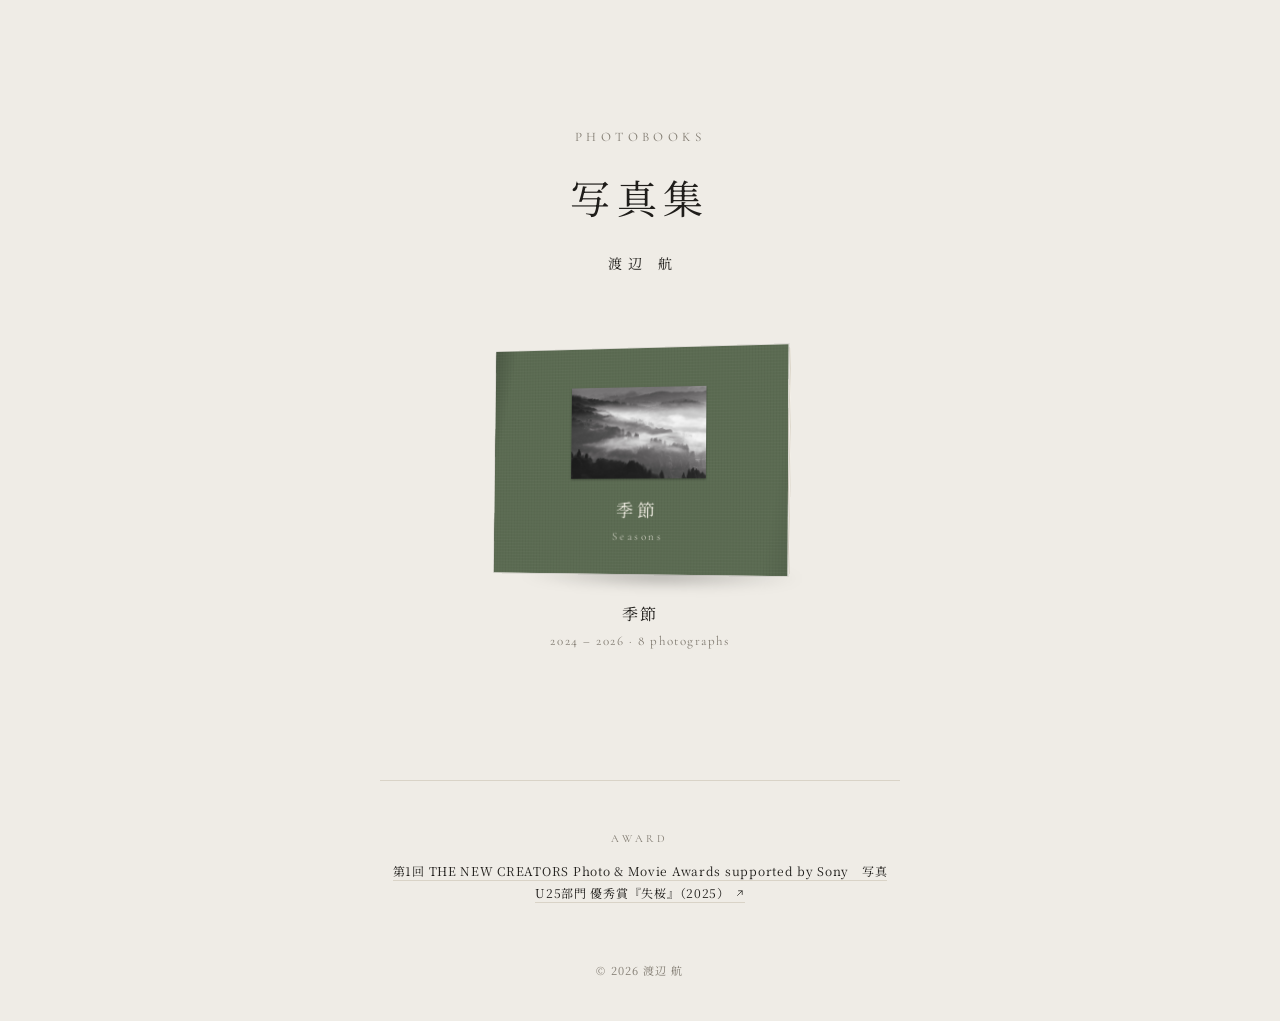
==== index.html @ f22b98bd "写真集サイトを公開 Co-Authored-By: Claude Opus 5.5 <noreply@anthropic.com>" ====
<!doctype html>
<html lang="ja">
<head>
<meta charset="utf-8">
<meta name="viewport" content="width=device-width, initial-scale=1, viewport-fit=cover">
<title>写真集</title>
<meta name="description" content="写真集">
<meta property="og:type" content="website">
<meta property="og:title" content="写真集">
<meta property="og:description" content="写真集">
<meta property="og:image" content="https://kngw6153-ctrl.github.io/photobook/img/b1-01-7c22aa23e8-l.jpg">
<meta name="twitter:card" content="summary_large_image">
<link rel="icon" href="data:image/svg+xml,%3Csvg xmlns='http://www.w3.org/2000/svg' viewBox='0 0 32 32'%3E%3Crect x='6' y='4' width='20' height='24' rx='1' fill='%232b2926'/%3E%3Crect x='10' y='8' width='12' height='9' fill='%23e9e4d8'/%3E%3C/svg%3E">
<link rel="preconnect" href="https://fonts.googleapis.com">
<link rel="preconnect" href="https://fonts.gstatic.com" crossorigin>
<link href="https://fonts.googleapis.com/css2?family=Cormorant+Garamond:ital,wght@0,400;0,500;1,400&family=Noto+Serif+JP:wght@400;500&display=swap" rel="stylesheet">
<link rel="stylesheet" href="site.css?v=65e49abc">
</head>
<body class="shelf">
<header class="shelf-head">
  <p class="eyebrow">Photobooks</p>
  <h1>写真集</h1>
  
  <p class="shelf-name">渡辺 航</p>
</header>
<main>
<ul class="shelf-list">
<li class="shelf-item">
  <a class="bk" href="seasons/" style="--cloth:#5b6b52;--cloth-ink:#f3efe6;--k:0.75">
    <span class="bk-obj"><span class="bk-paper"></span><span class="bk-cover"><div class="cv"><div class="cv-photo"><img src="img/b1-01-7c22aa23e8-m.jpg" width="1200" height="800" alt="" draggable="false" loading="lazy"></div><div class="cv-text"><p class="cv-title">季節</p><p class="cv-sub">Seasons</p></div></div></span><span class="bk-edge"></span><span class="bk-spine"></span></span>
    <span class="bk-label"><span class="bk-title">季節</span><span class="bk-meta">2024 – 2026 · 8 photographs</span></span>
  </a>
</li>
</ul>
</main>
<footer class="shelf-foot"><div class="shelf-award"><p class="eyebrow">Award</p><p><a href="https://www.sony.jp/camera/the_new_creators/winners01/" target="_blank" rel="noopener">第1回 THE NEW CREATORS Photo &amp; Movie Awards supported by Sony　写真U25部門 優秀賞『失桜』（2025）<svg viewBox="0 0 24 24" aria-hidden="true"><path d="M9 6h9v9M18 6L7 17"/></svg></a></p></div><p class="shelf-copy">© 2026 渡辺 航</p></footer>
<script src="shelf.js?v=65e49abc"></script>
</body>
</html>
---- site.css ----
:root {
  --wall: #efece6;
  --ink: #1f1d1a;
  --muted: #7f796f;
  --rule: #d9d3c7;
  --paper: #fbf9f4;
  --paper-ink: #2a2724;
  --paper-muted: #8d877c;
  --serif: "Noto Serif JP", "Hiragino Mincho ProN", "Yu Mincho", serif;
  --latin: "Cormorant Garamond", "Times New Roman", serif;
  color-scheme: light dark;
}
@media (prefers-color-scheme: dark) {
  :root {
    --wall: #161514;
    --ink: #e8e4db;
    --muted: #8e887d;
    --rule: #2e2b28;
    --paper: #f3f0e8;
  }
}

* { box-sizing: border-box; }
html { -webkit-text-size-adjust: 100%; }
body {
  margin: 0;
  background: var(--wall);
  color: var(--ink);
  font-family: var(--serif);
  font-size: 15px;
  line-height: 1.8;
  letter-spacing: 0.04em;
  -webkit-font-smoothing: antialiased;
}
img { display: block; max-width: 100%; -webkit-user-select: none; user-select: none; -webkit-touch-callout: none; }
a { color: inherit; text-decoration: none; }
p, h1 { margin: 0; font-weight: 400; }
button { font: inherit; color: inherit; }

.eyebrow {
  font-family: var(--latin);
  font-size: 13px;
  letter-spacing: 0.34em;
  text-transform: uppercase;
  color: var(--muted);
}

/* ---------- 表紙（本棚・本の中で共通） ---------- */
.cv {
  position: absolute; inset: 0;
  background: var(--cloth);
  color: var(--cloth-ink);
  display: grid; grid-template-rows: 1fr auto;
  padding: 13% 13% 9%;
}
.cv::before { /* 布の質感 */
  content: ""; position: absolute; inset: 0; pointer-events: none;
  background:
    repeating-linear-gradient(0deg, rgba(255,255,255,.025) 0 1px, transparent 1px 3px),
    repeating-linear-gradient(90deg, rgba(0,0,0,.035) 0 1px, transparent 1px 3px),
    linear-gradient(100deg, rgba(0,0,0,.18), transparent 7%, transparent 92%, rgba(0,0,0,.08));
}
.cv-photo { min-height: 0; display: flex; align-items: center; justify-content: center; position: relative; }
.cv-photo img { max-width: 100%; max-height: 100%; width: auto; height: auto; box-shadow: 0 1px 2px rgba(0,0,0,.35); }
.cv-text { text-align: center; padding-top: 8%; position: relative; }
.cv-title { font-size: 1.25em; letter-spacing: 0.24em; line-height: 1.5; }
.cv-sub { font-family: var(--latin); font-size: .8em; letter-spacing: 0.22em; opacity: .7; margin-top: .3em; }

/* ---------- 本棚 ---------- */
.shelf-head {
  text-align: center;
  padding: clamp(64px, 14vh, 140px) 16px clamp(40px, 8vh, 80px);
}
.shelf-head h1 { font-size: clamp(26px, 4vw, 40px); letter-spacing: 0.16em; margin-top: 12px; }
.shelf-sub { color: var(--muted); margin-top: 10px; font-size: 14px; }

.shelf-list {
  list-style: none; margin: 0 auto; padding: 0 clamp(16px, 5vw, 64px) clamp(80px, 14vh, 140px);
  max-width: 1240px;
  display: flex; flex-wrap: wrap; justify-content: center; align-items: flex-end;
  gap: clamp(56px, 8vw, 96px) clamp(32px, 5vw, 72px);
}
.shelf-item { display: flex; justify-content: center; align-items: flex-end; flex: 0 1 300px; min-width: min(240px, 100%); }
.bk { display: block; width: min(100%, 300px); perspective: 1400px; outline: none; }
.bk-obj {
  position: relative; display: block;
  width: 100%; aspect-ratio: 1 / var(--k);
  transform-style: preserve-3d;
  transform: rotateY(-14deg) rotateX(2deg);
  transition: transform .7s cubic-bezier(.2,.7,.2,1);
  font-size: clamp(11px, 1.15vw, 14px);
}
.bk-cover {
  position: absolute; inset: 0; display: block;
  transform-style: preserve-3d;
  transform-origin: left center;
  transform: translateZ(9px);
  transition: transform .9s cubic-bezier(.3,.6,.2,1);
  box-shadow: 0 0 0 1px rgba(0,0,0,.08);
  z-index: 2;
}
.bk-cover > .cv { backface-visibility: hidden; }
.bk-cover::after { /* 表紙の裏（見返し） */
  content: ""; position: absolute; inset: 0;
  transform: rotateY(180deg); backface-visibility: hidden;
  background: color-mix(in srgb, var(--cloth) 82%, #fff);
}
.bk-paper { /* 表紙をあけると見える最初のページ */
  position: absolute; inset: 1px 2px 1px 0; display: block;
  background: linear-gradient(to right, rgba(0,0,0,.12), transparent 10%), var(--paper);
  transform: translateZ(8px);
}
.bk-edge { /* 小口（紙の重なり） */
  position: absolute; top: 2px; bottom: 2px; right: 0; width: 18px;
  transform-origin: right center;
  transform: rotateY(90deg) translateX(9px);
  background: repeating-linear-gradient(90deg, #f4f1ea 0 1px, #dcd6ca 1px 2px);
}
.bk-spine {
  position: absolute; top: 0; bottom: 0; left: 0; width: 18px;
  transform-origin: left center;
  transform: rotateY(-90deg) translateX(-9px);
  background: var(--cloth); filter: brightness(.75);
}
.bk-obj::after { /* 床の影 */
  content: ""; position: absolute; left: 6%; right: -4%; bottom: -6%; height: 10%;
  background: radial-gradient(closest-side, rgba(0,0,0,.28), transparent);
  transform: translateZ(-20px); filter: blur(6px);
  transition: opacity .7s; z-index: -1;
}
.bk:hover .bk-obj, .bk:focus-visible .bk-obj { transform: rotateY(-26deg) rotateX(4deg) translateY(-8px); }
.bk:hover .bk-cover, .bk:focus-visible .bk-cover { transform: translateZ(9px) rotateY(-10deg); }
.bk.is-opening .bk-obj { transform: rotateY(0) translateY(-6px) scale(1.04); }
.bk.is-opening .bk-cover { transform: translateZ(9px) rotateY(-160deg); }
/* 写真集から戻ってきた本：上から降りてきて、表紙が閉じる */
.bk.is-returning .bk-obj { animation: bk-return 1.25s cubic-bezier(.2,.7,.2,1) both; }
.bk.is-returning .bk-cover { animation: bk-close 1.25s cubic-bezier(.4,0,.2,1) both; }
.bk.is-returning .bk-label { animation: bk-label 1.25s ease both; }
@keyframes bk-return {
  0% { transform: rotateY(0) translateY(-36px) scale(1.16); opacity: 0; }
  25% { opacity: 1; }
  100% { transform: rotateY(-14deg) rotateX(2deg); opacity: 1; }
}
@keyframes bk-close {
  0%, 20% { transform: translateZ(9px) rotateY(-150deg); }
  100% { transform: translateZ(9px) rotateY(0); }
}
@keyframes bk-label { 0%, 55% { opacity: 0; } 100% { opacity: 1; } }
.bk-label { display: block; text-align: center; margin-top: 26px; }
.bk-title { display: block; font-size: 16px; letter-spacing: 0.14em; }
.bk-meta { display: block; font-family: var(--latin); font-size: 13px; color: var(--muted); letter-spacing: 0.12em; margin-top: 2px; }
.bk:focus-visible .bk-title { text-decoration: underline; text-underline-offset: 6px; }
.shelf-name { margin-top: 18px; font-size: 14px; letter-spacing: 0.42em; padding-left: .42em; }
.shelf-foot { text-align: center; color: var(--muted); font-size: 11px; padding: 0 16px 40px; letter-spacing: .1em; }
.shelf-award {
  max-width: 520px; margin: 0 auto 56px; padding-top: 48px;
  border-top: 1px solid var(--rule); line-height: 1.9;
}
.shelf-award .eyebrow { font-size: 11px; margin-bottom: 10px; }
.shelf-award p:not(.eyebrow) { color: var(--ink); font-size: 12px; letter-spacing: .06em; }
.shelf-award a { border-bottom: 1px solid var(--rule); padding-bottom: 1px; transition: border-color .2s; }
.shelf-award a:hover, .shelf-award a:focus-visible { border-color: var(--ink); outline: none; }
.shelf-award svg { width: 11px; height: 11px; margin-left: 4px; vertical-align: -1px; fill: none; stroke: currentColor; stroke-width: 1.6; }
.shelf.is-leaving main, .shelf.is-leaving .shelf-head { transition: opacity .5s .25s; opacity: 0; }

/* ---------- 本を読む画面 ---------- */
.viewer {
  height: 100svh; overflow: hidden;
  display: grid; grid-template-rows: auto 1fr auto;
  background:
    radial-gradient(120% 90% at 50% 45%, rgba(255,255,255,.35), transparent 70%),
    var(--wall);
  overscroll-behavior: none;
}
@media (prefers-color-scheme: dark) {
  .viewer { background: radial-gradient(120% 90% at 50% 45%, rgba(255,255,255,.05), transparent 70%), var(--wall); }
}
.v-top {
  display: grid; grid-template-columns: 1fr auto 1fr; align-items: center;
  height: 56px; padding: 0 max(8px, env(safe-area-inset-left));
}
.v-back { display: inline-flex; align-items: center; gap: 2px; font-size: 13px; color: var(--muted); padding: 10px 12px; letter-spacing: .12em; justify-self: start; transition: color .2s; }
.v-back:hover { color: var(--ink); }
.v-back svg, .v-icon svg { width: 20px; height: 20px; fill: none; stroke: currentColor; stroke-width: 1.3; }
.v-title { font-size: 13px; letter-spacing: 0.24em; color: var(--muted); white-space: nowrap; overflow: hidden; text-overflow: ellipsis; max-width: 50vw; }
.v-icon {
  all: unset; cursor: pointer; width: 44px; height: 44px; display: grid; place-items: center;
  color: var(--muted); transition: color .2s, opacity .2s; border-radius: 50%;
}
.v-icon:hover { color: var(--ink); }
.v-icon:focus-visible { outline: 1px solid var(--muted); }
.v-icon:disabled { opacity: .25; cursor: default; }
.v-full { justify-self: end; }

.v-stage { position: relative; display: grid; place-items: center; min-height: 0; }
.v-wrap {
  position: relative;
  transform: translateX(var(--shift, 0px));
  transition: transform .8s cubic-bezier(.3,.6,.2,1), opacity .8s ease;
  opacity: 0;
}
/* 本棚へ戻るとき：本が小さく遠ざかって消える */
.is-leaving .v-wrap {
  transform: translateX(var(--shift, 0px)) translateY(4%) scale(.58);
  opacity: 0;
  transition: transform .95s cubic-bezier(.5,0,.2,1), opacity .7s .25s ease;
}
.v-top, .v-ctrl { transition: opacity .6s ease; }
.is-leaving .v-top, .is-leaving .v-ctrl { opacity: 0; }
.v-end {
  position: fixed; left: 50%; bottom: 62px; translate: -50% 8px;
  display: flex; align-items: center; gap: 14px;
  font-size: 12px; color: var(--muted); letter-spacing: .1em; white-space: nowrap;
  opacity: 0; pointer-events: none; transition: opacity .5s, translate .5s;
}
.v-end.is-show { opacity: 1; translate: -50% 0; pointer-events: auto; }
.v-stay {
  all: unset; cursor: pointer; padding: 6px 12px; border: 1px solid var(--rule); border-radius: 999px;
  color: var(--ink); font-size: 11px; letter-spacing: .12em; transition: border-color .2s;
}
.v-stay:hover, .v-stay:focus-visible { border-color: var(--muted); }
.v-wrap.is-ready { opacity: 1; }

.v-ctrl {
  display: flex; align-items: center; justify-content: center; gap: 18px;
  height: 64px; padding-bottom: env(safe-area-inset-bottom);
}
.v-pos { display: flex; flex-direction: column; align-items: center; gap: 6px; width: 140px; }
.v-bar { display: block; width: 100%; height: 1px; background: var(--rule); position: relative; }
.v-bar span { position: absolute; left: 0; top: 0; bottom: 0; background: var(--muted); width: 0; transition: width .6s ease; }
.v-num { font-family: var(--latin); font-size: 13px; color: var(--muted); letter-spacing: .14em; }
.v-hint {
  position: fixed; left: 50%; bottom: 66px; translate: -50% 0;
  font-size: 12px; color: var(--muted); letter-spacing: .08em; white-space: nowrap;
  transition: opacity .8s; pointer-events: none;
}
.v-hint.is-hidden { opacity: 0; }
.v-noscript { display: grid; gap: 24px; padding: 24px; overflow: auto; }

/* ---------- ページ ---------- */
.page { background: var(--paper); color: var(--paper-ink); overflow: hidden; }
.pg-in { position: absolute; inset: 0; font-size: var(--fs, 14px); }
.is-left .pg-in::after, .is-right .pg-in::after { /* のど（綴じ目）の陰影 */
  content: ""; position: absolute; top: 0; bottom: 0; width: 12%; pointer-events: none;
}
.is-left .pg-in::after { right: 0; background: linear-gradient(to left, rgba(0,0,0,.13), rgba(0,0,0,.03) 35%, transparent); }
.is-right .pg-in::after { left: 0; background: linear-gradient(to right, rgba(0,0,0,.13), rgba(0,0,0,.03) 35%, transparent); }
.page.--hard { background: var(--cloth); }

.pg-end { position: absolute; inset: 0; background: color-mix(in srgb, var(--cloth) 82%, #fff); }
.pg-end::before {
  content: ""; position: absolute; inset: 0;
  background: repeating-linear-gradient(45deg, rgba(255,255,255,.04) 0 2px, transparent 2px 6px);
}

.tp, .colo {
  position: absolute; inset: 0; display: flex; flex-direction: column;
  align-items: center; justify-content: center; text-align: center; padding: 12%;
}
.tp-title { font-size: 1.7em; letter-spacing: 0.26em; line-height: 1.5; }
.tp-sub { font-family: var(--latin); font-size: 1em; letter-spacing: .24em; color: var(--paper-muted); margin-top: .6em; }
.tp-rule { width: 2.2em; height: 1px; background: var(--paper-muted); opacity: .5; margin: 2.2em 0 0; }
.colo { justify-content: flex-end; padding-bottom: 16%; font-size: .78em; color: var(--paper-muted); line-height: 2; }
.colo-title { color: var(--paper-ink); font-size: 1.15em; letter-spacing: .2em; margin-bottom: .6em; }

.ph-page {
  position: absolute; inset: 0;
  display: grid; grid-template-rows: 1fr auto;
  padding: 11% 11% 5%;
}
.ph-box { min-height: 0; display: flex; align-items: center; justify-content: center; }
.ph-box img { max-width: 100%; max-height: 100%; width: auto; height: auto; }
.ph-cap {
  display: flex; gap: 1.2em; justify-content: center; flex-wrap: wrap;
  font-size: .72em; line-height: 1.5; color: var(--paper-muted); min-height: 3.6em; padding-top: 1.1em;
}
.ph-cap .t { color: var(--paper-ink); }
.ph-note { width: 100%; text-align: center; font-size: .95em; }
.folio {
  position: absolute; bottom: 4.2%; font-family: var(--latin); font-size: .72em; color: var(--paper-muted);
}
.is-left .folio { left: 7%; }
.is-right .folio, .single .folio { right: 7%; }

.sp-img { position: absolute; max-width: none; }
.sp-cap { position: absolute; left: 0; right: 0; bottom: 5.5%; text-align: center; font-size: .72em; color: var(--paper-muted); }
.sp-cap .t { color: var(--paper-ink); margin-right: 1.2em; }

/* 本の影 */
.v-wrap::before {
  content: ""; position: absolute; left: var(--sh-l, 0); right: var(--sh-r, 0); bottom: -3%; height: 6%;
  background: radial-gradient(closest-side, rgba(0,0,0,.3), transparent);
  filter: blur(8px); transition: left .8s, right .8s; z-index: -1;
}

/* スマホ（1ページずつ）では写真を大きく */
.single .ph-page { padding: 12% 6% 4%; }
.single .big .ph-page { padding: 12% 0 4%; }
.single .big .ph-cap { padding-inline: 6%; }

@media (max-width: 760px) {
  .v-hint { bottom: 62px; }
  .v-title { max-width: 46vw; }
}
@media (prefers-reduced-motion: reduce) {
  .bk-obj, .bk-cover, .v-wrap { transition: none !important; }
}
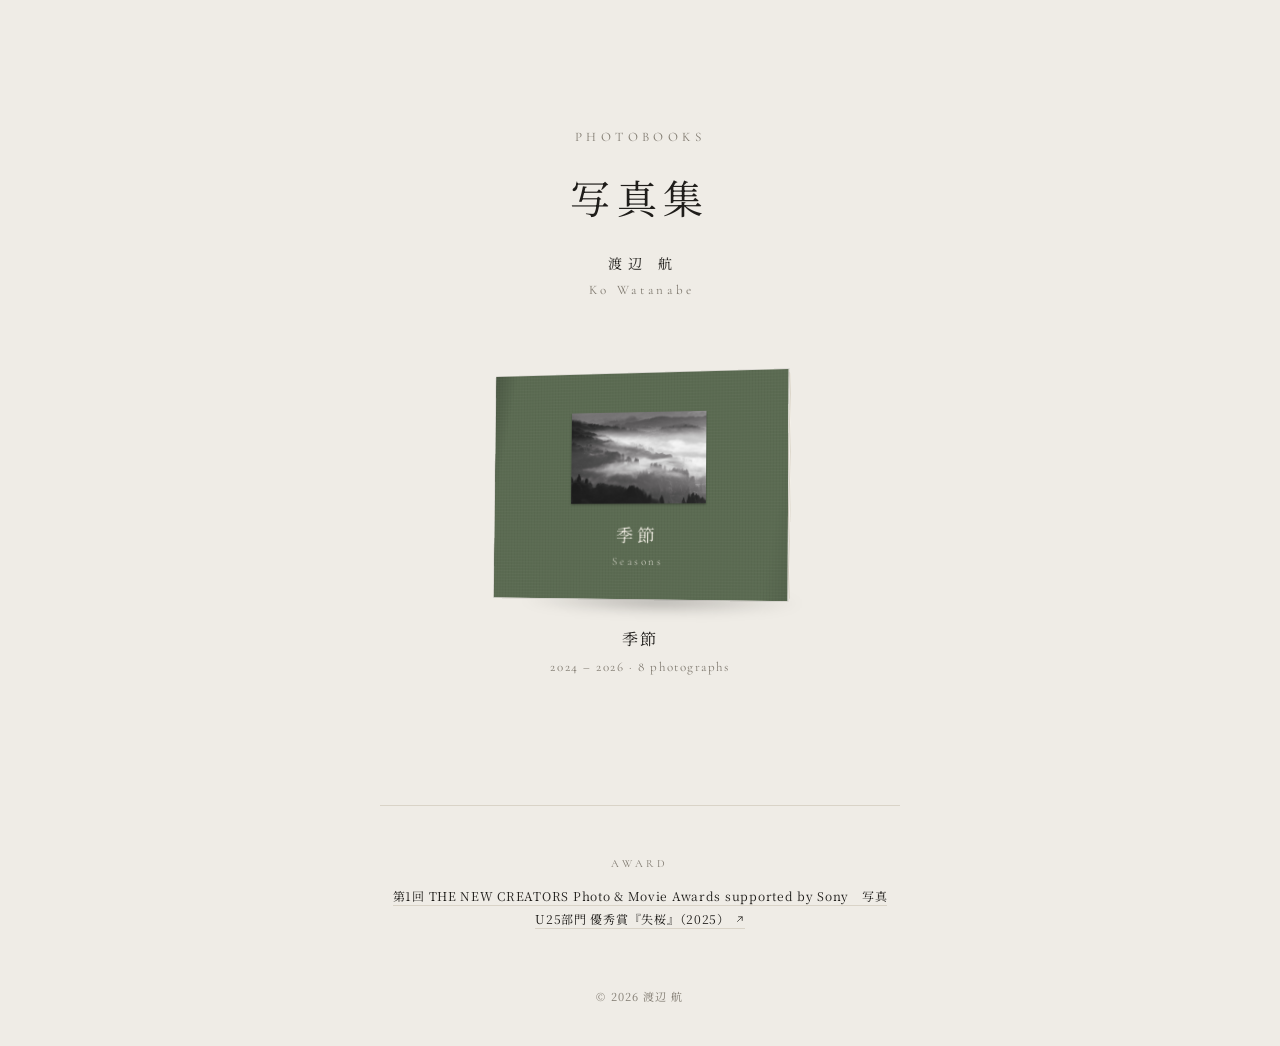
==== commit e7fb7186: "写真集を更新 2026-11-15 13:45" ====
--- a/index.html
+++ b/index.html
@@ -3,18 +3,22 @@
 <head>
 <meta charset="utf-8">
 <meta name="viewport" content="width=device-width, initial-scale=1, viewport-fit=cover">
-<title>写真集</title>
-<meta name="description" content="写真集">
+<title>写真集｜渡辺 航（Ko Watanabe）</title>
+<meta name="description" content="渡辺 航（Ko Watanabe）の写真集。ページをめくって見るWeb写真集です。">
 <meta property="og:type" content="website">
-<meta property="og:title" content="写真集">
-<meta property="og:description" content="写真集">
-<meta property="og:image" content="https://kngw6153-ctrl.github.io/photobook/img/b1-01-7c22aa23e8-l.jpg">
+<meta property="og:title" content="写真集｜渡辺 航（Ko Watanabe）">
+<meta property="og:description" content="渡辺 航（Ko Watanabe）の写真集。ページをめくって見るWeb写真集です。">
+<meta property="og:image" content="https://kowatanabe-photo.github.io/img/b1-01-7c22aa23e8-l.jpg">
 <meta name="twitter:card" content="summary_large_image">
+<meta property="og:site_name" content="渡辺 航 写真集">
+<link rel="canonical" href="https://kowatanabe-photo.github.io/">
+<meta property="og:url" content="https://kowatanabe-photo.github.io/">
+<script type="application/ld+json">{"@context": "https://schema.org", "@type": "Person", "name": "渡辺 航", "alternateName": "Ko Watanabe", "url": "https://kowatanabe-photo.github.io/", "award": "第1回 THE NEW CREATORS Photo & Movie Awards supported by Sony　写真U25部門 優秀賞『失桜』（2025）"}</script>
 <link rel="icon" href="data:image/svg+xml,%3Csvg xmlns='http://www.w3.org/2000/svg' viewBox='0 0 32 32'%3E%3Crect x='6' y='4' width='20' height='24' rx='1' fill='%232b2926'/%3E%3Crect x='10' y='8' width='12' height='9' fill='%23e9e4d8'/%3E%3C/svg%3E">
 <link rel="preconnect" href="https://fonts.googleapis.com">
 <link rel="preconnect" href="https://fonts.gstatic.com" crossorigin>
 <link href="https://fonts.googleapis.com/css2?family=Cormorant+Garamond:ital,wght@0,400;0,500;1,400&family=Noto+Serif+JP:wght@400;500&display=swap" rel="stylesheet">
-<link rel="stylesheet" href="site.css?v=65e49abc">
+<link rel="stylesheet" href="site.css?v=c656d233">
 </head>
 <body class="shelf">
 <header class="shelf-head">
@@ -22,6 +26,7 @@
   <h1>写真集</h1>
   
   <p class="shelf-name">渡辺 航</p>
+  <p class="shelf-roman">Ko Watanabe</p>
 </header>
 <main>
 <ul class="shelf-list">
@@ -34,6 +39,6 @@
 </ul>
 </main>
 <footer class="shelf-foot"><div class="shelf-award"><p class="eyebrow">Award</p><p><a href="https://www.sony.jp/camera/the_new_creators/winners01/" target="_blank" rel="noopener">第1回 THE NEW CREATORS Photo &amp; Movie Awards supported by Sony　写真U25部門 優秀賞『失桜』（2025）<svg viewBox="0 0 24 24" aria-hidden="true"><path d="M9 6h9v9M18 6L7 17"/></svg></a></p></div><p class="shelf-copy">© 2026 渡辺 航</p></footer>
-<script src="shelf.js?v=65e49abc"></script>
+<script src="shelf.js?v=c656d233"></script>
 </body>
 </html>
--- a/site.css
+++ b/site.css
@@ -151,6 +151,7 @@
 .bk-meta { display: block; font-family: var(--latin); font-size: 13px; color: var(--muted); letter-spacing: 0.12em; margin-top: 2px; }
 .bk:focus-visible .bk-title { text-decoration: underline; text-underline-offset: 6px; }
 .shelf-name { margin-top: 18px; font-size: 14px; letter-spacing: 0.42em; padding-left: .42em; }
+.shelf-roman { font-family: var(--latin); font-size: 13px; letter-spacing: .28em; color: var(--muted); margin-top: 2px; padding-left: .28em; }
 .shelf-foot { text-align: center; color: var(--muted); font-size: 11px; padding: 0 16px 40px; letter-spacing: .1em; }
 .shelf-award {
   max-width: 520px; margin: 0 auto 56px; padding-top: 48px;
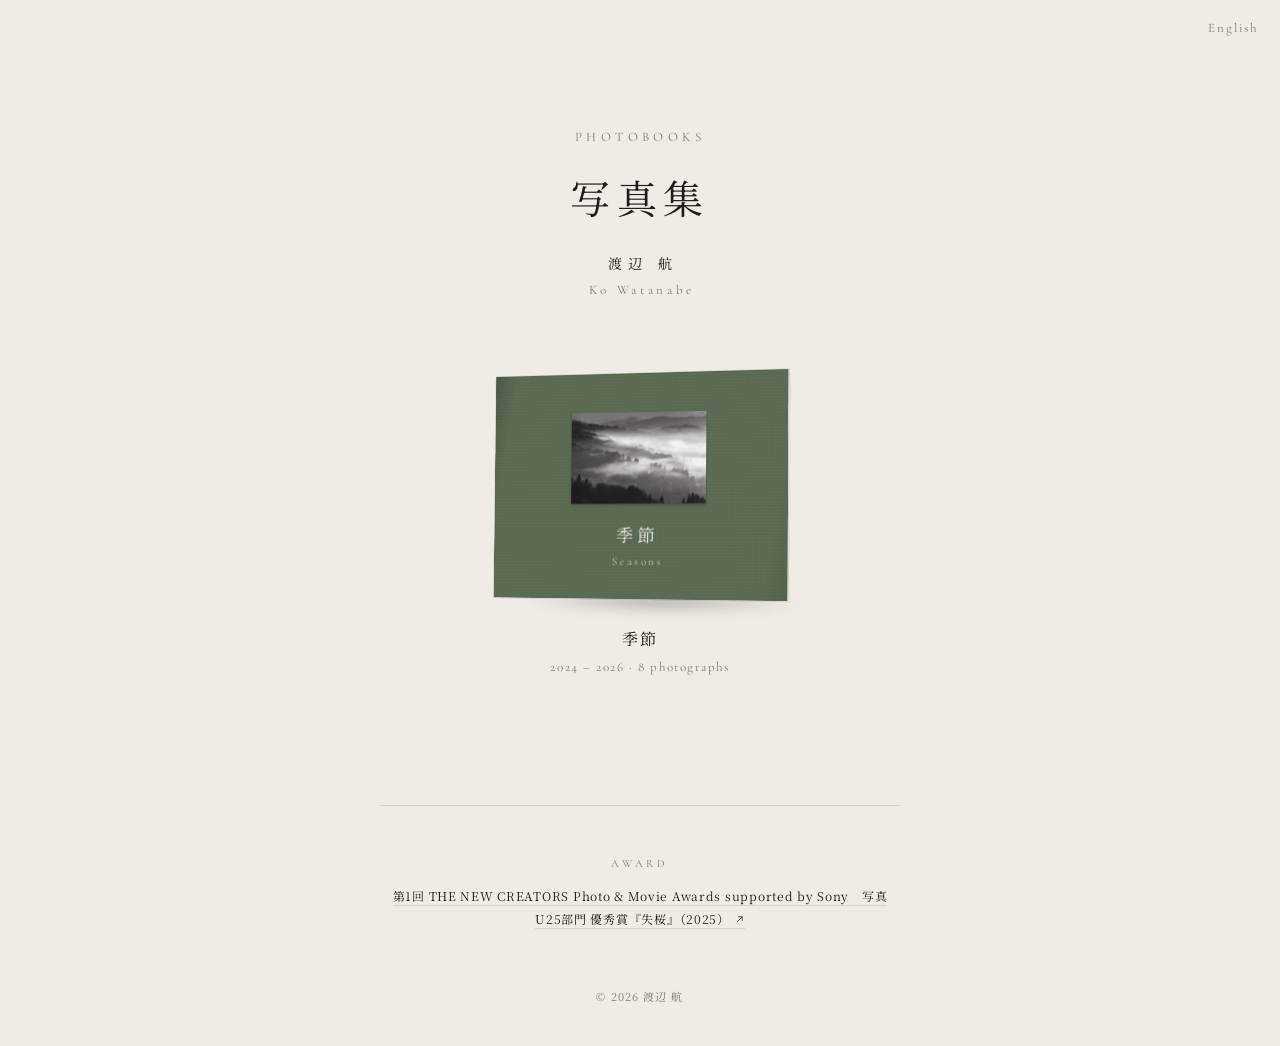
==== commit 01585138: "写真集を更新 2026-11-15 13:53" ====
--- a/index.html
+++ b/index.html
@@ -9,18 +9,23 @@
 <meta property="og:title" content="写真集｜渡辺 航（Ko Watanabe）">
 <meta property="og:description" content="渡辺 航（Ko Watanabe）の写真集。ページをめくって見るWeb写真集です。">
 <meta property="og:image" content="https://kowatanabe-photo.github.io/img/b1-01-7c22aa23e8-l.jpg">
+<meta property="og:locale" content="ja_JP">
 <meta name="twitter:card" content="summary_large_image">
 <meta property="og:site_name" content="渡辺 航 写真集">
 <link rel="canonical" href="https://kowatanabe-photo.github.io/">
 <meta property="og:url" content="https://kowatanabe-photo.github.io/">
+<link rel="alternate" hreflang="ja" href="https://kowatanabe-photo.github.io/">
+<link rel="alternate" hreflang="en" href="https://kowatanabe-photo.github.io/en/">
+<link rel="alternate" hreflang="x-default" href="https://kowatanabe-photo.github.io/">
 <script type="application/ld+json">{"@context": "https://schema.org", "@type": "Person", "name": "渡辺 航", "alternateName": "Ko Watanabe", "url": "https://kowatanabe-photo.github.io/", "award": "第1回 THE NEW CREATORS Photo & Movie Awards supported by Sony　写真U25部門 優秀賞『失桜』（2025）"}</script>
 <link rel="icon" href="data:image/svg+xml,%3Csvg xmlns='http://www.w3.org/2000/svg' viewBox='0 0 32 32'%3E%3Crect x='6' y='4' width='20' height='24' rx='1' fill='%232b2926'/%3E%3Crect x='10' y='8' width='12' height='9' fill='%23e9e4d8'/%3E%3C/svg%3E">
 <link rel="preconnect" href="https://fonts.googleapis.com">
 <link rel="preconnect" href="https://fonts.gstatic.com" crossorigin>
 <link href="https://fonts.googleapis.com/css2?family=Cormorant+Garamond:ital,wght@0,400;0,500;1,400&family=Noto+Serif+JP:wght@400;500&display=swap" rel="stylesheet">
-<link rel="stylesheet" href="site.css?v=c656d233">
+<link rel="stylesheet" href="site.css?v=4ad27352">
 </head>
 <body class="shelf">
+<nav class="shelf-nav"><a class="lang-switch" href="en/" hreflang="en" lang="en">English</a></nav>
 <header class="shelf-head">
   <p class="eyebrow">Photobooks</p>
   <h1>写真集</h1>
@@ -39,6 +44,6 @@
 </ul>
 </main>
 <footer class="shelf-foot"><div class="shelf-award"><p class="eyebrow">Award</p><p><a href="https://www.sony.jp/camera/the_new_creators/winners01/" target="_blank" rel="noopener">第1回 THE NEW CREATORS Photo &amp; Movie Awards supported by Sony　写真U25部門 優秀賞『失桜』（2025）<svg viewBox="0 0 24 24" aria-hidden="true"><path d="M9 6h9v9M18 6L7 17"/></svg></a></p></div><p class="shelf-copy">© 2026 渡辺 航</p></footer>
-<script src="shelf.js?v=c656d233"></script>
+<script src="shelf.js?v=4ad27352"></script>
 </body>
 </html>
--- a/site.css
+++ b/site.css
@@ -151,6 +151,16 @@
 .bk-meta { display: block; font-family: var(--latin); font-size: 13px; color: var(--muted); letter-spacing: 0.12em; margin-top: 2px; }
 .bk:focus-visible .bk-title { text-decoration: underline; text-underline-offset: 6px; }
 .shelf-name { margin-top: 18px; font-size: 14px; letter-spacing: 0.42em; padding-left: .42em; }
+.shelf-roman-ja { font-family: var(--serif) !important; letter-spacing: .3em !important; font-size: 12px !important; }
+/* 言語の切り替え */
+.lang-switch {
+  font-family: var(--latin); font-size: 13px; letter-spacing: .14em; color: var(--muted);
+  padding: 8px 10px; transition: color .2s; white-space: nowrap;
+}
+.lang-switch:lang(ja) { font-family: var(--serif); font-size: 12px; }
+.lang-switch:hover, .lang-switch:focus-visible { color: var(--ink); outline: none; text-decoration: underline; text-underline-offset: 5px; }
+.shelf-nav { position: absolute; top: max(12px, env(safe-area-inset-top)); right: max(12px, env(safe-area-inset-right)); }
+.v-right { justify-self: end; display: flex; align-items: center; }
 .shelf-roman { font-family: var(--latin); font-size: 13px; letter-spacing: .28em; color: var(--muted); margin-top: 2px; padding-left: .28em; }
 .shelf-foot { text-align: center; color: var(--muted); font-size: 11px; padding: 0 16px 40px; letter-spacing: .1em; }
 .shelf-award {
@@ -192,6 +202,7 @@
 .v-icon:focus-visible { outline: 1px solid var(--muted); }
 .v-icon:disabled { opacity: .25; cursor: default; }
 .v-full { justify-self: end; }
+.shelf { position: relative; }
 
 .v-stage { position: relative; display: grid; place-items: center; min-height: 0; }
 .v-wrap {
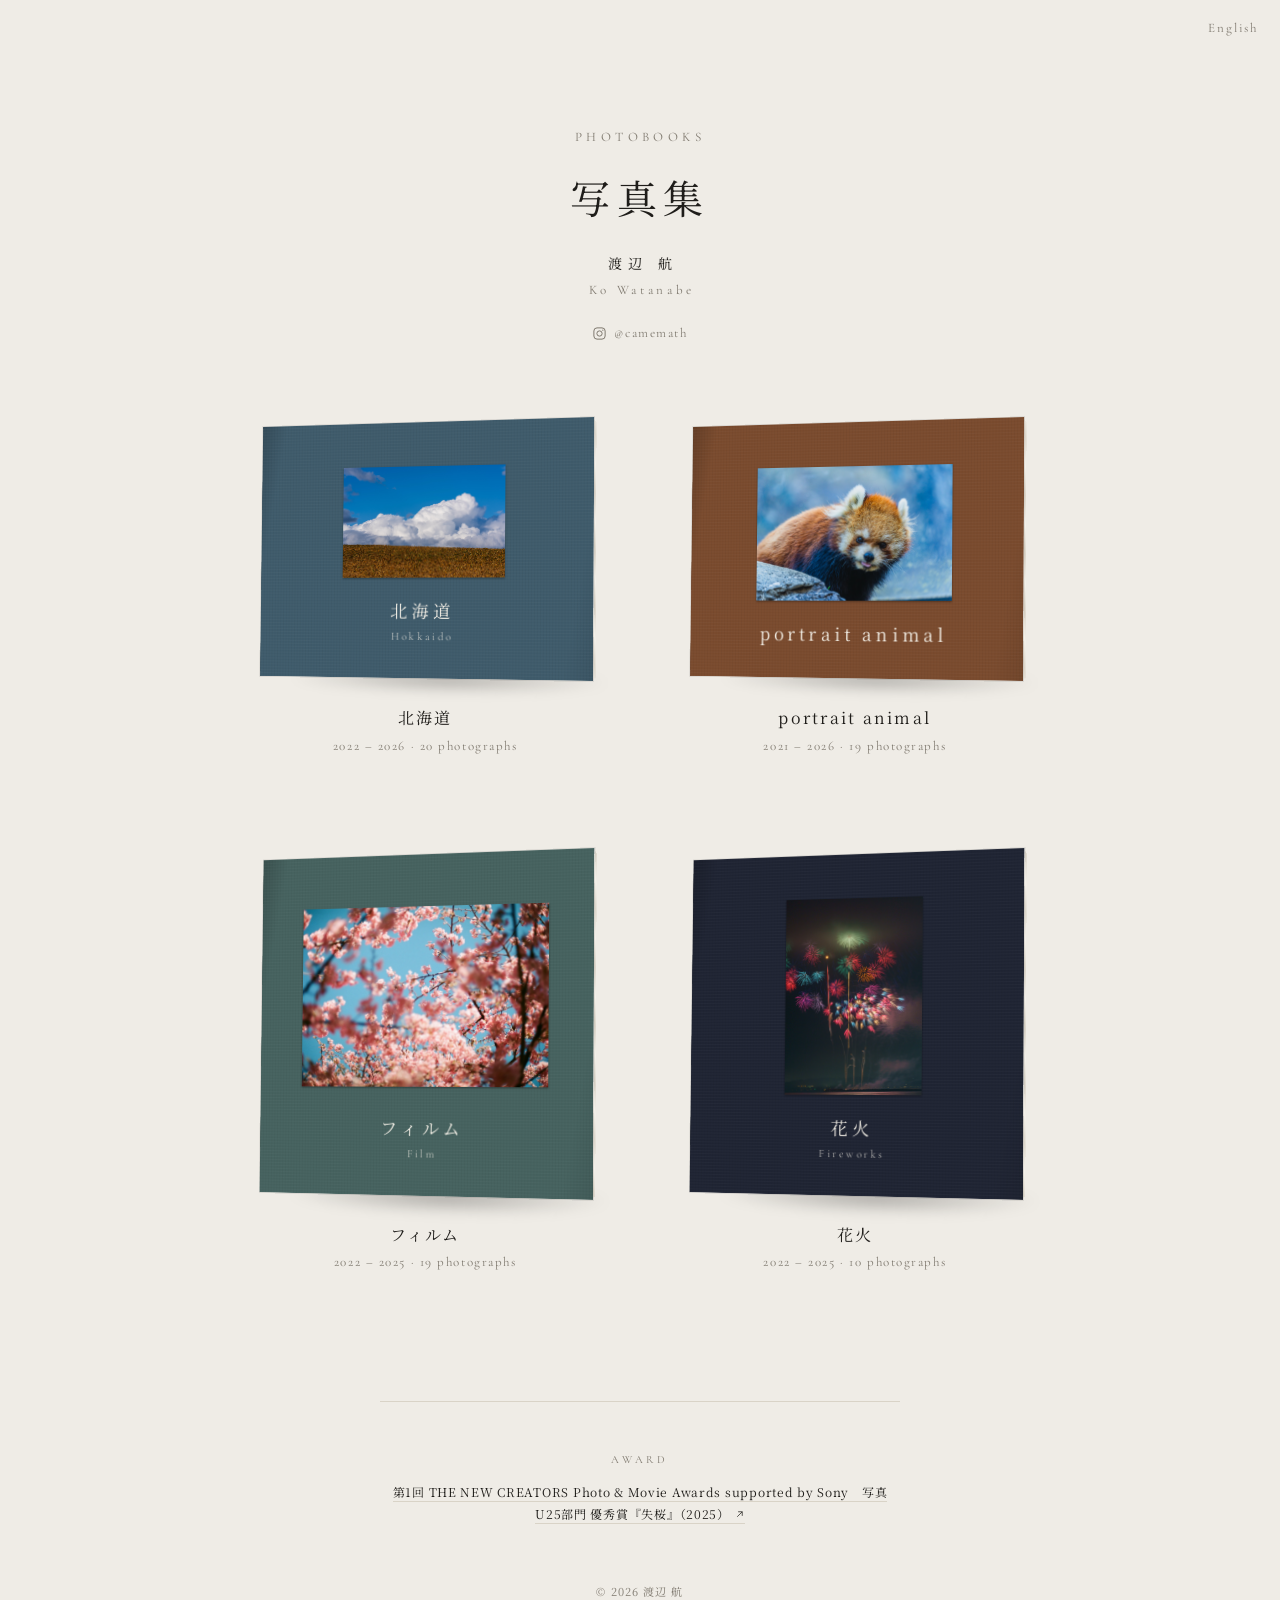
==== commit e51987c0: "写真集を更新 2026-11-15 16:19" ====
--- a/index.html
+++ b/index.html
@@ -8,7 +8,7 @@
 <meta property="og:type" content="website">
 <meta property="og:title" content="写真集｜渡辺 航（Ko Watanabe）">
 <meta property="og:description" content="渡辺 航（Ko Watanabe）の写真集。ページをめくって見るWeb写真集です。">
-<meta property="og:image" content="https://kowatanabe-photo.github.io/img/b1-01-7c22aa23e8-l.jpg">
+<meta property="og:image" content="https://kowatanabe-photo.github.io/img/b1-03-385fb02757-l.jpg">
 <meta property="og:locale" content="ja_JP">
 <meta name="twitter:card" content="summary_large_image">
 <meta property="og:site_name" content="渡辺 航 写真集">
@@ -17,12 +17,12 @@
 <link rel="alternate" hreflang="ja" href="https://kowatanabe-photo.github.io/">
 <link rel="alternate" hreflang="en" href="https://kowatanabe-photo.github.io/en/">
 <link rel="alternate" hreflang="x-default" href="https://kowatanabe-photo.github.io/">
-<script type="application/ld+json">{"@context": "https://schema.org", "@type": "Person", "name": "渡辺 航", "alternateName": "Ko Watanabe", "url": "https://kowatanabe-photo.github.io/", "award": "第1回 THE NEW CREATORS Photo & Movie Awards supported by Sony　写真U25部門 優秀賞『失桜』（2025）"}</script>
+<script type="application/ld+json">{"@context": "https://schema.org", "@type": "Person", "name": "渡辺 航", "alternateName": "Ko Watanabe", "url": "https://kowatanabe-photo.github.io/", "award": "第1回 THE NEW CREATORS Photo & Movie Awards supported by Sony　写真U25部門 優秀賞『失桜』（2025）", "sameAs": ["https://www.instagram.com/camemath/"]}</script>
 <link rel="icon" href="data:image/svg+xml,%3Csvg xmlns='http://www.w3.org/2000/svg' viewBox='0 0 32 32'%3E%3Crect x='6' y='4' width='20' height='24' rx='1' fill='%232b2926'/%3E%3Crect x='10' y='8' width='12' height='9' fill='%23e9e4d8'/%3E%3C/svg%3E">
 <link rel="preconnect" href="https://fonts.googleapis.com">
 <link rel="preconnect" href="https://fonts.gstatic.com" crossorigin>
 <link href="https://fonts.googleapis.com/css2?family=Cormorant+Garamond:ital,wght@0,400;0,500;1,400&family=Noto+Serif+JP:wght@400;500&display=swap" rel="stylesheet">
-<link rel="stylesheet" href="site.css?v=4ad27352">
+<link rel="stylesheet" href="site.css?v=c494ba93">
 </head>
 <body class="shelf">
 <nav class="shelf-nav"><a class="lang-switch" href="en/" hreflang="en" lang="en">English</a></nav>
@@ -32,18 +32,34 @@
   
   <p class="shelf-name">渡辺 航</p>
   <p class="shelf-roman">Ko Watanabe</p>
+  <p class="shelf-ig"><a href="https://www.instagram.com/camemath/" target="_blank" rel="noopener me"><svg viewBox="0 0 24 24" aria-hidden="true"><rect x="3" y="3" width="18" height="18" rx="5"/><circle cx="12" cy="12" r="4.2"/><circle cx="17.3" cy="6.7" r="1" class="dot"/></svg><span>@camemath</span></a></p>
 </header>
 <main>
 <ul class="shelf-list">
 <li class="shelf-item">
-  <a class="bk" href="seasons/" style="--cloth:#5b6b52;--cloth-ink:#f3efe6;--k:0.75">
-    <span class="bk-obj"><span class="bk-paper"></span><span class="bk-cover"><div class="cv"><div class="cv-photo"><img src="img/b1-01-7c22aa23e8-m.jpg" width="1200" height="800" alt="" draggable="false" loading="lazy"></div><div class="cv-text"><p class="cv-title">季節</p><p class="cv-sub">Seasons</p></div></div></span><span class="bk-edge"></span><span class="bk-spine"></span></span>
-    <span class="bk-label"><span class="bk-title">季節</span><span class="bk-meta">2024 – 2026 · 8 photographs</span></span>
+  <a class="bk" href="hokkaido/" style="--cloth:#3f5b6b;--cloth-ink:#f3efe6;--k:0.75">
+    <span class="bk-obj"><span class="bk-paper"></span><span class="bk-cover"><div class="cv"><div class="cv-photo"><img src="img/b1-03-385fb02757-m.jpg" width="1200" height="800" alt="" draggable="false" loading="lazy"></div><div class="cv-text"><p class="cv-title">北海道</p><p class="cv-sub">Hokkaido</p></div></div></span><span class="bk-edge"></span><span class="bk-spine"></span></span>
+    <span class="bk-label"><span class="bk-title">北海道</span><span class="bk-meta">2022 – 2026 · 20 photographs</span></span>
+  </a>
+</li><li class="shelf-item">
+  <a class="bk" href="portrait-animal/" style="--cloth:#7a4b2e;--cloth-ink:#f3efe6;--k:0.75">
+    <span class="bk-obj"><span class="bk-paper"></span><span class="bk-cover"><div class="cv"><div class="cv-photo"><img src="img/b2-13-05857203ac-m.jpg" width="1200" height="800" alt="" draggable="false" loading="lazy"></div><div class="cv-text"><p class="cv-title">portrait animal</p></div></div></span><span class="bk-edge"></span><span class="bk-spine"></span></span>
+    <span class="bk-label"><span class="bk-title">portrait animal</span><span class="bk-meta">2021 – 2026 · 19 photographs</span></span>
+  </a>
+</li><li class="shelf-item">
+  <a class="bk" href="film/" style="--cloth:#46625f;--cloth-ink:#f3efe6;--k:1.0">
+    <span class="bk-obj"><span class="bk-paper"></span><span class="bk-cover"><div class="cv"><div class="cv-photo"><img src="img/b3-03-c2a8e45933-m.jpg" width="1200" height="857" alt="" draggable="false" loading="lazy"></div><div class="cv-text"><p class="cv-title">フィルム</p><p class="cv-sub">Film</p></div></div></span><span class="bk-edge"></span><span class="bk-spine"></span></span>
+    <span class="bk-label"><span class="bk-title">フィルム</span><span class="bk-meta">2022 – 2025 · 19 photographs</span></span>
+  </a>
+</li><li class="shelf-item">
+  <a class="bk" href="fireworks/" style="--cloth:#1f2433;--cloth-ink:#f3efe6;--k:1.0">
+    <span class="bk-obj"><span class="bk-paper"></span><span class="bk-cover"><div class="cv"><div class="cv-photo"><img src="img/b4-01-b03180efe2-m.jpg" width="857" height="1200" alt="" draggable="false" loading="lazy"></div><div class="cv-text"><p class="cv-title">花火</p><p class="cv-sub">Fireworks</p></div></div></span><span class="bk-edge"></span><span class="bk-spine"></span></span>
+    <span class="bk-label"><span class="bk-title">花火</span><span class="bk-meta">2022 – 2025 · 10 photographs</span></span>
   </a>
 </li>
 </ul>
 </main>
 <footer class="shelf-foot"><div class="shelf-award"><p class="eyebrow">Award</p><p><a href="https://www.sony.jp/camera/the_new_creators/winners01/" target="_blank" rel="noopener">第1回 THE NEW CREATORS Photo &amp; Movie Awards supported by Sony　写真U25部門 優秀賞『失桜』（2025）<svg viewBox="0 0 24 24" aria-hidden="true"><path d="M9 6h9v9M18 6L7 17"/></svg></a></p></div><p class="shelf-copy">© 2026 渡辺 航</p></footer>
-<script src="shelf.js?v=4ad27352"></script>
+<script src="shelf.js?v=c494ba93"></script>
 </body>
 </html>
--- a/site.css
+++ b/site.css
@@ -78,10 +78,16 @@
   list-style: none; margin: 0 auto; padding: 0 clamp(16px, 5vw, 64px) clamp(80px, 14vh, 140px);
   max-width: 1240px;
   display: flex; flex-wrap: wrap; justify-content: center; align-items: flex-end;
-  gap: clamp(56px, 8vw, 96px) clamp(32px, 5vw, 72px);
-}
-.shelf-item { display: flex; justify-content: center; align-items: flex-end; flex: 0 1 300px; min-width: min(240px, 100%); }
+  gap: clamp(56px, 8vw, 96px) clamp(28px, 4vw, 56px);
+}
+.shelf-item { display: flex; justify-content: center; align-items: flex-end; flex: 1 1 230px; max-width: 300px; min-width: min(230px, 100%); }
 .bk { display: block; width: min(100%, 300px); perspective: 1400px; outline: none; }
+/* パソコン・タブレットでは横に2冊ずつ */
+@media (min-width: 700px) {
+  .shelf-list { display: grid; grid-template-columns: repeat(2, minmax(0, 340px)); justify-content: center; column-gap: clamp(56px, 7vw, 120px); }
+  .shelf-item { max-width: none; min-width: 0; }
+  .bk { width: min(100%, 340px); }
+}
 .bk-obj {
   position: relative; display: block;
   width: 100%; aspect-ratio: 1 / var(--k);
@@ -317,3 +323,10 @@
 @media (prefers-reduced-motion: reduce) {
   .bk-obj, .bk-cover, .v-wrap { transition: none !important; }
 }
+
+/* 本棚の Instagram リンク */
+.shelf-ig { margin-top: 14px; font-family: var(--latin); font-size: 13px; letter-spacing: .12em; }
+.shelf-ig a { display: inline-flex; align-items: center; gap: 7px; color: var(--muted); padding: 6px 10px; border-radius: 999px; transition: color .2s; }
+.shelf-ig a:hover, .shelf-ig a:focus-visible { color: var(--ink); outline: none; }
+.shelf-ig svg { width: 15px; height: 15px; fill: none; stroke: currentColor; stroke-width: 1.6; }
+.shelf-ig svg .dot { fill: currentColor; stroke: none; }
